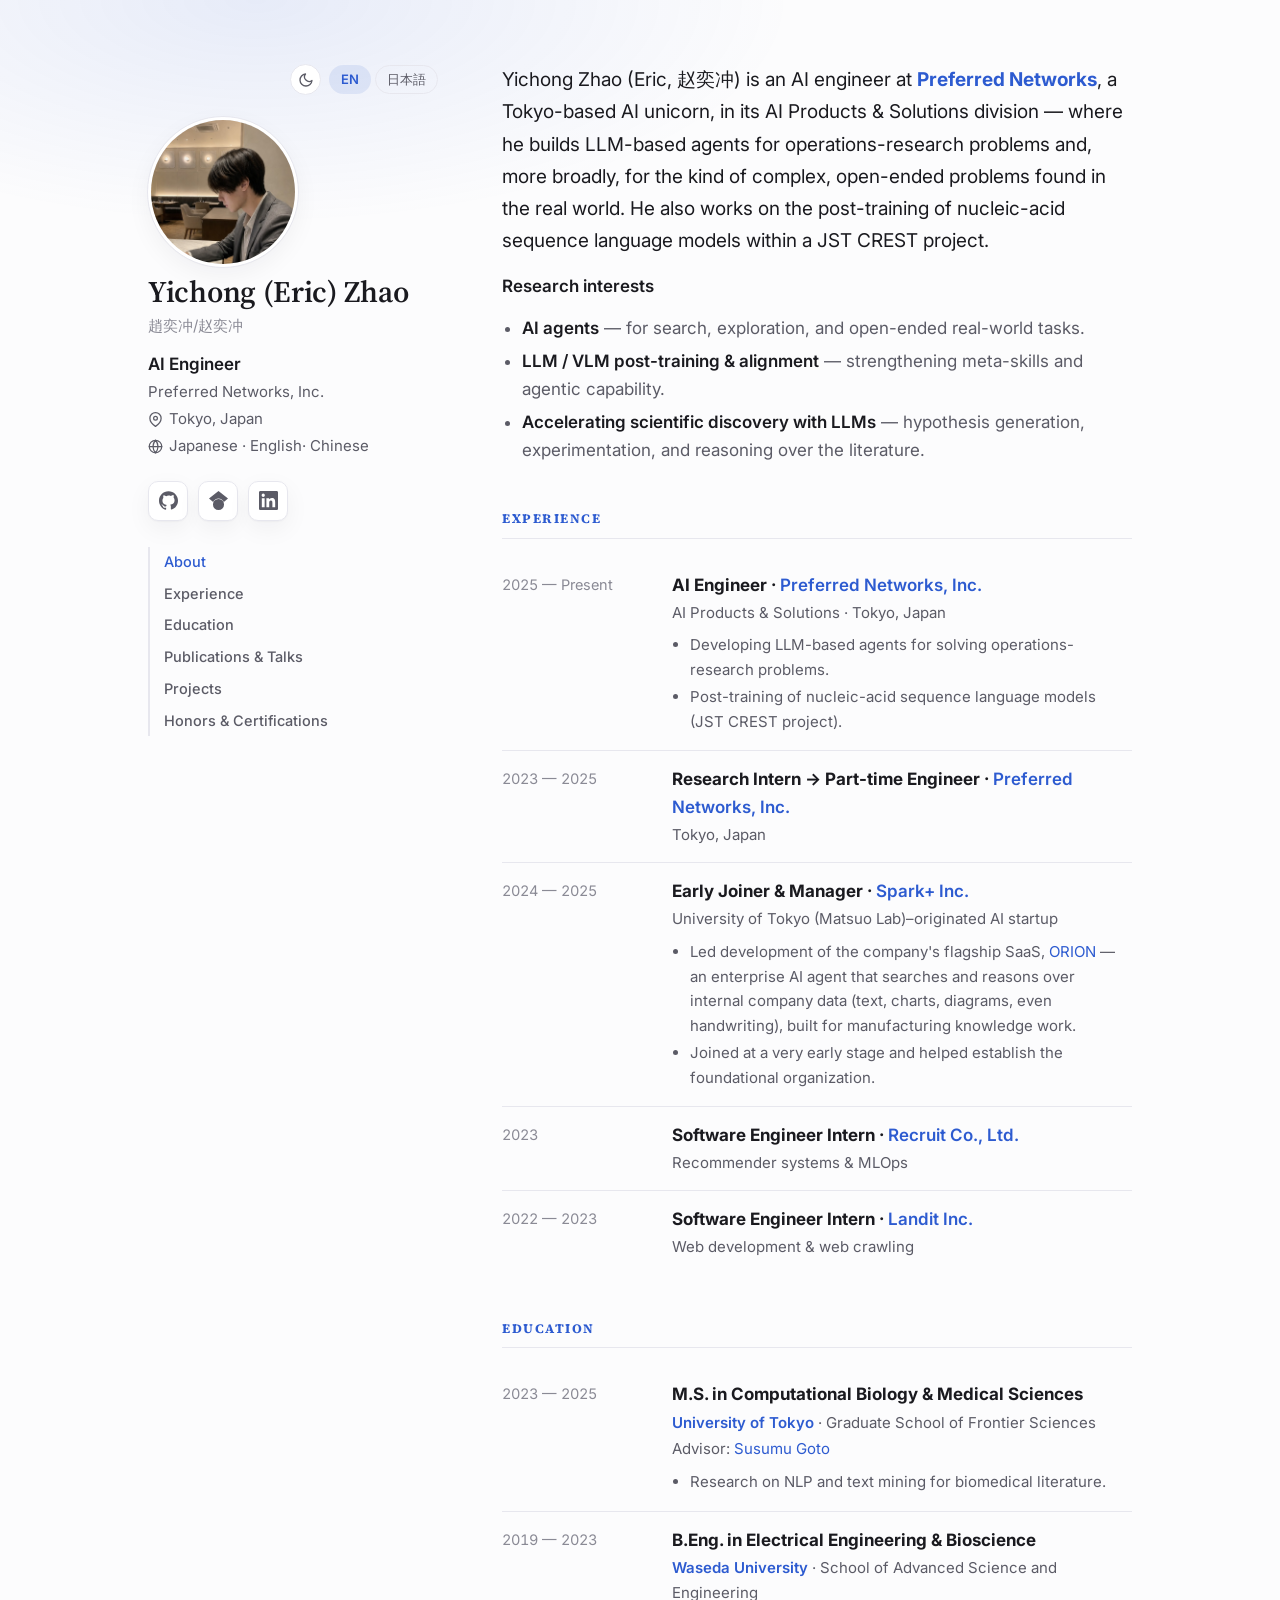
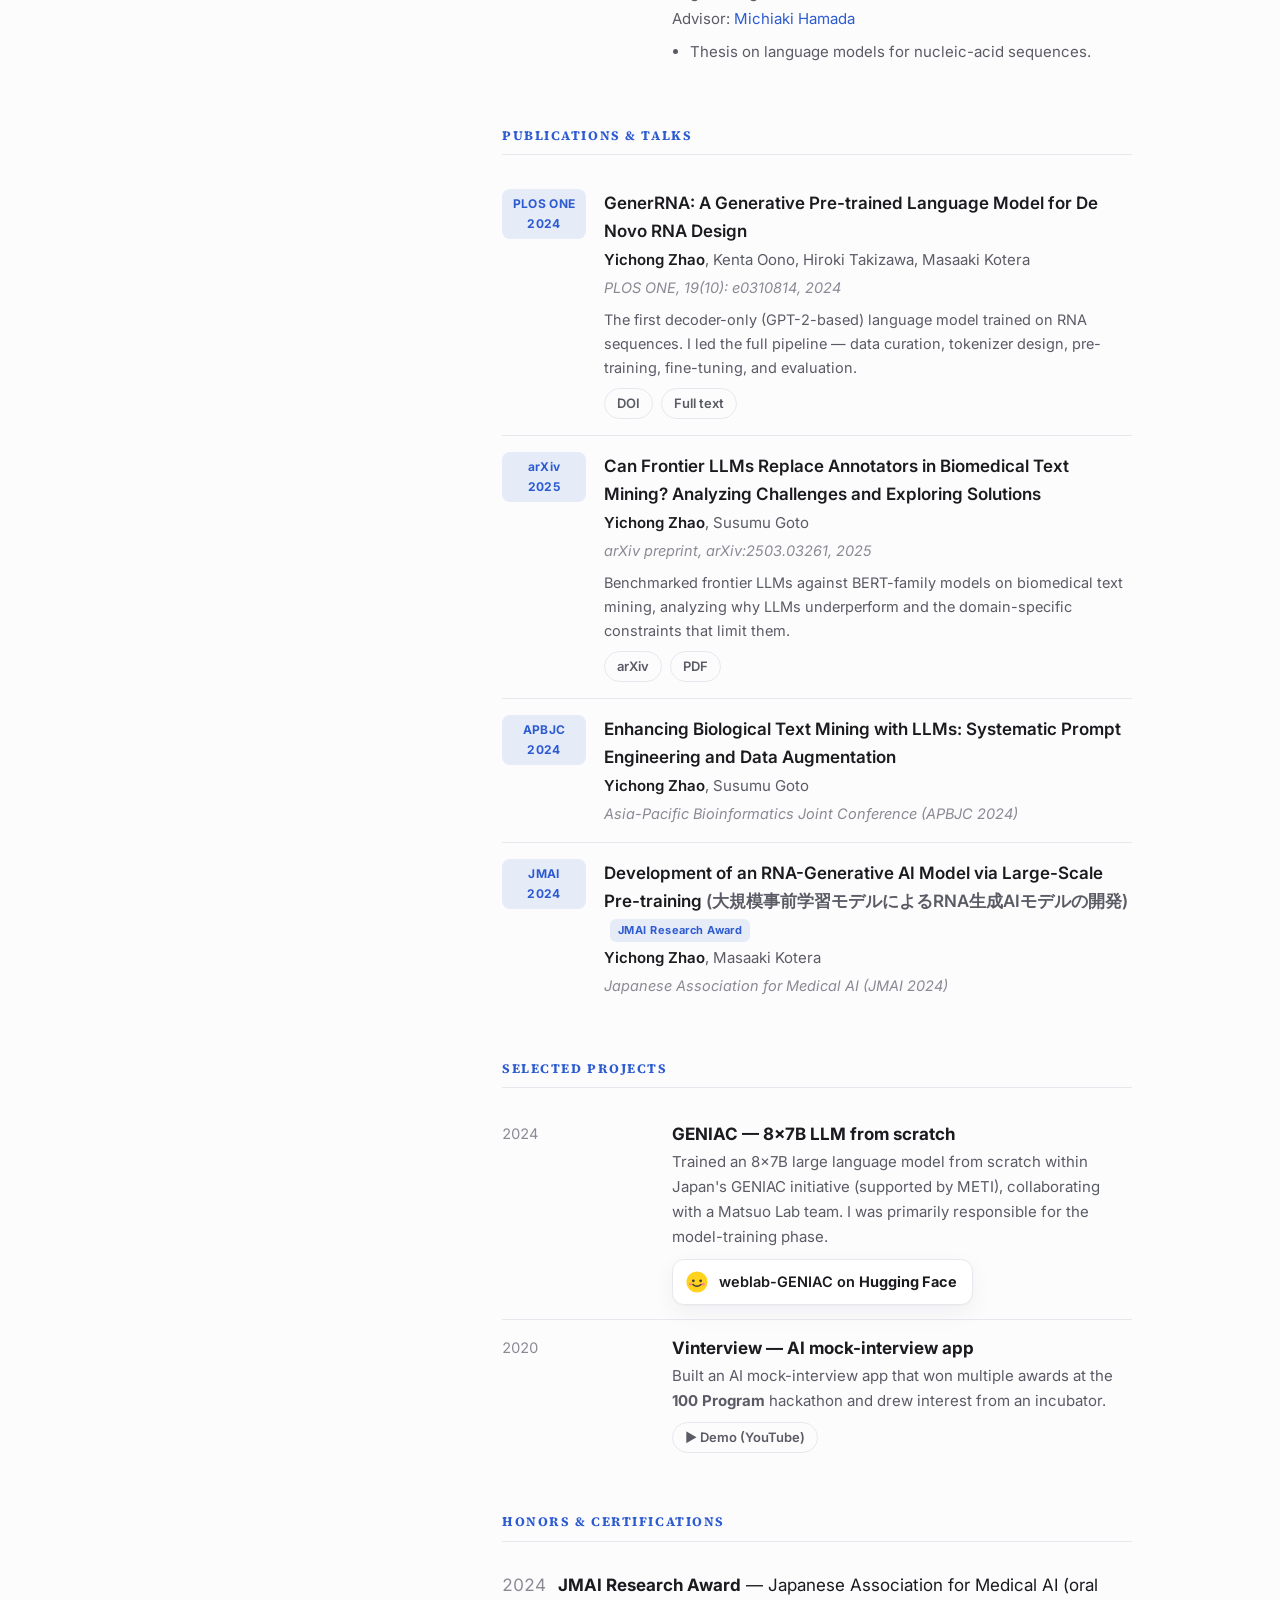
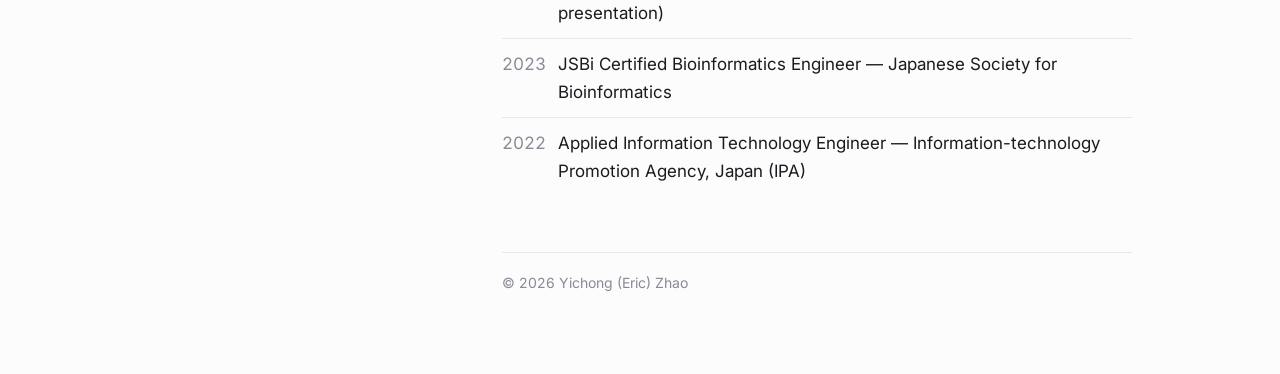
==== index.html @ a0884b1c "Add personal homepage (English & Japanese)" ====
<!DOCTYPE html>
<html lang="en">
<head>
  <meta charset="UTF-8" />
  <meta name="viewport" content="width=device-width, initial-scale=1.0" />
  <title>Yichong (Eric) Zhao — AI Engineer at Preferred Networks</title>
  <meta name="description" content="Yichong (Eric) Zhao — AI engineer at Preferred Networks. LLM/VLM post-training and alignment, AI agents, and domain-specific (biomedical) language models." />
  <meta name="author" content="Yichong (Eric) Zhao" />

  <!-- Open Graph -->
  <meta property="og:type" content="website" />
  <meta property="og:title" content="Yichong (Eric) Zhao" />
  <meta property="og:description" content="AI engineer — LLM/VLM post-training, AI agents, and AI for science." />
  <meta property="og:url" content="https://ekkkkki.github.io/" />

  <link rel="icon" type="image/svg+xml" href="assets/favicon.svg" />
  <link rel="preconnect" href="https://fonts.googleapis.com" />
  <link rel="preconnect" href="https://fonts.gstatic.com" crossorigin />
  <link href="https://fonts.googleapis.com/css2?family=Inter:wght@400;500;600;700&family=Source+Serif+4:opsz,wght@8..60,400;8..60,600;8..60,700&display=swap" rel="stylesheet" />
  <link rel="stylesheet" href="assets/style.css" />
  <script>
    (function () {
      var root = document.documentElement, KEY = 'theme';
      try { var s = localStorage.getItem(KEY); if (s) root.setAttribute('data-theme', s); } catch (e) {}
      var SUN = '<svg viewBox="0 0 24 24" fill="none" stroke="currentColor" stroke-width="2" stroke-linecap="round" stroke-linejoin="round" aria-hidden="true"><circle cx="12" cy="12" r="4"/><path d="M12 2v2M12 20v2M4.93 4.93l1.41 1.41M17.66 17.66l1.41 1.41M2 12h2M20 12h2M6.34 17.66l-1.41 1.41M19.07 4.93l-1.41 1.41"/></svg>';
      var MOON = '<svg viewBox="0 0 24 24" fill="none" stroke="currentColor" stroke-width="2" stroke-linecap="round" stroke-linejoin="round" aria-hidden="true"><path d="M21 12.79A9 9 0 1 1 11.21 3 7 7 0 0 0 21 12.79z"/></svg>';
      function eff() { var t = root.getAttribute('data-theme'); return t ? t : (window.matchMedia && window.matchMedia('(prefers-color-scheme: dark)').matches ? 'dark' : 'light'); }
      function render(btn) { btn.innerHTML = eff() === 'dark' ? SUN : MOON; }
      document.addEventListener('DOMContentLoaded', function () {
        var btn = document.querySelector('.theme-toggle'); if (!btn) return;
        render(btn);
        btn.addEventListener('click', function () {
          var next = eff() === 'dark' ? 'light' : 'dark';
          root.setAttribute('data-theme', next);
          try { localStorage.setItem(KEY, next); } catch (e) {}
          render(btn);
        });
      });
    })();
  </script>

  <!-- SEO / AIO -->
  <link rel="canonical" href="https://ekkkkki.github.io/" />
  <link rel="alternate" hreflang="en" href="https://ekkkkki.github.io/" />
  <link rel="alternate" hreflang="ja" href="https://ekkkkki.github.io/index.ja.html" />
  <link rel="alternate" hreflang="x-default" href="https://ekkkkki.github.io/" />
  <meta name="robots" content="index, follow, max-image-preview:large" />
  <meta name="theme-color" content="#fcfcfd" media="(prefers-color-scheme: light)" />
  <meta name="theme-color" content="#0e0f13" media="(prefers-color-scheme: dark)" />
  <meta property="og:site_name" content="Yichong (Eric) Zhao" />
  <meta property="og:locale" content="en_US" />
  <meta property="og:locale:alternate" content="ja_JP" />
  <meta property="og:image" content="https://ekkkkki.github.io/assets/profile.jpg" />
  <meta property="og:image:alt" content="Yichong (Eric) Zhao" />
  <meta property="og:image:width" content="600" />
  <meta property="og:image:height" content="600" />
  <meta property="og:image:type" content="image/jpeg" />
  <link rel="me" href="https://github.com/ekkkkki" />
  <link rel="me" href="https://www.linkedin.com/in/yichong-zhao-29b1671bb/" />
  <meta name="twitter:card" content="summary" />
  <meta name="twitter:title" content="Yichong (Eric) Zhao — AI Engineer at Preferred Networks" />
  <meta name="twitter:description" content="AI engineer at Preferred Networks. AI agents, LLM/VLM post-training and alignment, and accelerating scientific discovery with LLMs." />
  <meta name="twitter:image" content="https://ekkkkki.github.io/assets/profile.jpg" />
  <script type="application/ld+json">
{
  "@context": "https://schema.org",
  "@graph": [
    {
      "@type": "ProfilePage",
      "@id": "https://ekkkkki.github.io/#profilepage",
      "url": "https://ekkkkki.github.io/",
      "name": "Yichong (Eric) Zhao",
      "inLanguage": "en",
      "isPartOf": {
        "@id": "https://ekkkkki.github.io/#website"
      },
      "about": {
        "@id": "https://ekkkkki.github.io/#person"
      },
      "mainEntity": {
        "@id": "https://ekkkkki.github.io/#person"
      }
    },
    {
      "@type": "WebSite",
      "@id": "https://ekkkkki.github.io/#website",
      "url": "https://ekkkkki.github.io/",
      "name": "Yichong (Eric) Zhao",
      "inLanguage": [
        "en",
        "ja"
      ],
      "about": {
        "@id": "https://ekkkkki.github.io/#person"
      }
    },
    {
      "@type": "Person",
      "@id": "https://ekkkkki.github.io/#person",
      "name": "Yichong Zhao",
      "alternateName": [
        "Eric Zhao",
        "趙奕冲",
        "赵奕冲",
        "チョウ・イーチョン"
      ],
      "givenName": "Yichong",
      "familyName": "Zhao",
      "jobTitle": "AI Engineer",
      "description": "AI engineer at Preferred Networks building LLM-based agents for operations-research and open-ended real-world problems, and working on LLM/VLM post-training, alignment, and AI for scientific discovery.",
      "worksFor": {
        "@id": "https://ekkkkki.github.io/#pfn"
      },
      "affiliation": {
        "@id": "https://ekkkkki.github.io/#pfn"
      },
      "alumniOf": [
        {
          "@type": "CollegeOrUniversity",
          "name": "The University of Tokyo",
          "sameAs": "https://www.u-tokyo.ac.jp/en/"
        },
        {
          "@type": "CollegeOrUniversity",
          "name": "Waseda University",
          "sameAs": "https://www.waseda.jp/top/en/"
        }
      ],
      "hasOccupation": {
        "@type": "Occupation",
        "name": "AI Engineer",
        "skills": [
          "LLM/VLM post-training",
          "alignment (SFT, RLHF)",
          "AI agents",
          "natural language processing",
          "bioinformatics",
          "operations research"
        ]
      },
      "award": "JMAI Research Award, Japanese Association for Medical AI (2024)",
      "knowsAbout": [
        "Large language models",
        "AI agents",
        "LLM and VLM post-training and alignment",
        "AI for scientific discovery",
        "Natural language processing",
        "Biomedical text mining",
        "Bioinformatics",
        "Operations research"
      ],
      "knowsLanguage": [
        {
          "@type": "Language",
          "name": "Japanese"
        },
        {
          "@type": "Language",
          "name": "English"
        },
        {
          "@type": "Language",
          "name": "Chinese"
        }
      ],
      "url": "https://ekkkkki.github.io/",
      "image": "https://ekkkkki.github.io/assets/profile.jpg",
      "address": {
        "@type": "PostalAddress",
        "addressLocality": "Tokyo",
        "addressCountry": "JP"
      },
      "sameAs": [
        "https://github.com/ekkkkki",
        "https://scholar.google.com/citations?user=523pdusAAAAJ",
        "https://www.linkedin.com/in/yichong-zhao-29b1671bb/"
      ]
    },
    {
      "@type": "Organization",
      "@id": "https://ekkkkki.github.io/#pfn",
      "name": "Preferred Networks, Inc.",
      "url": "https://www.preferred.jp/en/",
      "sameAs": [
        "https://www.preferred.jp/en/",
        "https://en.wikipedia.org/wiki/Preferred_Networks"
      ]
    },
    {
      "@type": "ScholarlyArticle",
      "@id": "https://doi.org/10.1371/journal.pone.0310814",
      "name": "GenerRNA: A Generative Pre-trained Language Model for De Novo RNA Design",
      "headline": "GenerRNA: A Generative Pre-trained Language Model for De Novo RNA Design",
      "author": [
        {
          "@id": "https://ekkkkki.github.io/#person"
        },
        {
          "@type": "Person",
          "name": "Kenta Oono"
        },
        {
          "@type": "Person",
          "name": "Hiroki Takizawa"
        },
        {
          "@type": "Person",
          "name": "Masaaki Kotera"
        }
      ],
      "datePublished": "2024",
      "isPartOf": {
        "@type": "Periodical",
        "name": "PLOS ONE"
      },
      "identifier": {
        "@type": "PropertyValue",
        "propertyID": "DOI",
        "value": "10.1371/journal.pone.0310814"
      },
      "sameAs": "https://doi.org/10.1371/journal.pone.0310814",
      "url": "https://journals.plos.org/plosone/article?id=10.1371/journal.pone.0310814"
    },
    {
      "@type": "ScholarlyArticle",
      "@id": "https://arxiv.org/abs/2503.03261",
      "name": "Can Frontier LLMs Replace Annotators in Biomedical Text Mining? Analyzing Challenges and Exploring Solutions",
      "headline": "Can Frontier LLMs Replace Annotators in Biomedical Text Mining? Analyzing Challenges and Exploring Solutions",
      "author": [
        {
          "@id": "https://ekkkkki.github.io/#person"
        },
        {
          "@type": "Person",
          "name": "Susumu Goto"
        }
      ],
      "datePublished": "2025",
      "identifier": {
        "@type": "PropertyValue",
        "propertyID": "arXiv",
        "value": "2503.03261"
      },
      "sameAs": "https://arxiv.org/abs/2503.03261",
      "url": "https://arxiv.org/abs/2503.03261"
    }
  ]
}
  </script>
</head>
<body>
  <div class="page">

    <!-- ===================== SIDEBAR ===================== -->
    <aside class="sidebar">
      <div class="top-controls">
        <button type="button" class="theme-toggle" aria-label="Toggle dark mode"></button>
        <div class="lang-switch">
          <a href="index.html" class="active">EN</a>
          <a href="index.ja.html">日本語</a>
        </div>
      </div>
      <div class="sidebar-top">
        <!-- Replace assets/profile.jpg with your own headshot; the monogram shows until then. -->
        <img class="avatar" src="assets/profile.jpg" alt="Yichong (Eric) Zhao"
             onerror="this.onerror=null;this.src='assets/profile.svg'" />
        <div class="identity">
          <h1 class="name">Yichong&nbsp;(Eric)&nbsp;Zhao</h1>
          <div class="name-native">趙奕冲/赵奕冲</div>
          <p class="role">AI Engineer</p>
          <p class="affil">Preferred Networks, Inc.</p>
          <p class="loc">
            <svg viewBox="0 0 24 24" width="15" height="15" fill="none" stroke="currentColor" stroke-width="2" stroke-linecap="round" stroke-linejoin="round" aria-hidden="true"><path d="M21 10c0 7-9 13-9 13s-9-6-9-13a9 9 0 0 1 18 0z"/><circle cx="12" cy="10" r="3"/></svg>
            Tokyo, Japan
          </p>
          <p class="loc">
            <svg viewBox="0 0 24 24" width="15" height="15" fill="none" stroke="currentColor" stroke-width="2" stroke-linecap="round" stroke-linejoin="round" aria-hidden="true"><circle cx="12" cy="12" r="10"/><path d="M2 12h20"/><path d="M12 2a15.3 15.3 0 0 1 4 10 15.3 15.3 0 0 1-4 10 15.3 15.3 0 0 1-4-10 15.3 15.3 0 0 1 4-10z"/></svg>
            Japanese · English· Chinese 
          </p>
        </div>
      </div>

      <nav class="contacts" aria-label="Contact and profiles">
        <a href="https://github.com/ekkkkki" target="_blank" rel="noopener" title="GitHub" aria-label="GitHub">
          <svg viewBox="0 0 24 24" fill="currentColor" aria-hidden="true"><path d="M12 .297c-6.63 0-12 5.373-12 12 0 5.303 3.438 9.8 8.205 11.385.6.113.82-.258.82-.577 0-.285-.01-1.04-.015-2.04-3.338.724-4.042-1.61-4.042-1.61C4.422 18.07 3.633 17.7 3.633 17.7c-1.087-.744.084-.729.084-.729 1.205.084 1.838 1.236 1.838 1.236 1.07 1.835 2.809 1.305 3.495.998.108-.776.417-1.305.76-1.605-2.665-.305-5.467-1.334-5.467-5.931 0-1.311.469-2.381 1.236-3.221-.124-.303-.535-1.524.117-3.176 0 0 1.008-.322 3.301 1.23A11.51 11.51 0 0 1 12 5.803c1.02.005 2.047.138 3.006.404 2.291-1.552 3.297-1.23 3.297-1.23.653 1.653.242 2.874.118 3.176.77.84 1.235 1.911 1.235 3.221 0 4.609-2.807 5.624-5.479 5.921.43.372.823 1.102.823 2.222 0 1.606-.014 2.898-.014 3.293 0 .322.216.694.825.576C20.565 22.092 24 17.592 24 12.297c0-6.627-5.373-12-12-12"/></svg>
        </a>
        <a href="https://scholar.google.com/citations?user=523pdusAAAAJ&amp;hl=en" target="_blank" rel="noopener" title="Google Scholar" aria-label="Google Scholar">
          <svg viewBox="0 0 24 24" fill="currentColor" aria-hidden="true"><path d="M5.242 13.769L0 9.5 12 0l12 9.5-5.242 4.269C17.548 11.249 14.978 9.5 12 9.5c-2.977 0-5.548 1.748-6.758 4.269zM12 10a7 7 0 100 14 7 7 0 000-14z"/></svg>
        </a>
        <a href="https://www.linkedin.com/in/yichong-zhao-29b1671bb/" target="_blank" rel="noopener" title="LinkedIn" aria-label="LinkedIn">
          <svg viewBox="0 0 24 24" fill="currentColor" aria-hidden="true"><path d="M20.447 20.452h-3.554v-5.569c0-1.328-.027-3.037-1.852-3.037-1.853 0-2.136 1.445-2.136 2.939v5.667H9.351V9h3.414v1.561h.046c.477-.9 1.637-1.85 3.37-1.85 3.601 0 4.267 2.37 4.267 5.455v6.286zM5.337 7.433a2.062 2.062 0 01-2.063-2.065 2.064 2.064 0 112.063 2.065zm1.782 13.019H3.555V9h3.564v11.452zM22.225 0H1.771C.792 0 0 .774 0 1.729v20.542C0 23.227.792 24 1.771 24h20.451C23.2 24 24 23.227 24 22.271V1.729C24 .774 23.2 0 22.225 0z"/></svg>
        </a>
      </nav>

      <nav class="toc" aria-label="Sections">
        <a href="#about">About</a>
        <a href="#experience">Experience</a>
        <a href="#education">Education</a>
        <a href="#publications">Publications &amp; Talks</a>
        <a href="#projects">Projects</a>
        <a href="#awards">Honors &amp; Certifications</a>
      </nav>
    </aside>

    <!-- ===================== CONTENT ===================== -->
    <main class="content">

      <section id="about">
        <p class="lead">
          Yichong Zhao (Eric, 赵奕冲) is an AI engineer at
          <a href="https://www.preferred.jp/en/" target="_blank" rel="noopener"><strong>Preferred Networks</strong></a>,
          a Tokyo-based AI unicorn, in its AI Products &amp; Solutions division — where he builds LLM-based
          agents for operations-research problems and, more broadly, for the kind of complex, open-ended
          problems found in the real world. He also works on the post-training of nucleic-acid sequence
          language models within a JST CREST project.
        </p>
        <p class="ri-label">Research interests</p>
        <ul class="ri-list">
          <li><strong>AI agents</strong> — for search, exploration, and open-ended real-world tasks.</li>
          <li><strong>LLM / VLM post-training &amp; alignment</strong> — strengthening meta-skills and agentic capability.</li>
          <li><strong>Accelerating scientific discovery with LLMs</strong> — hypothesis generation, experimentation, and reasoning over the literature.</li>
        </ul>
      </section>

      <section id="experience">
        <h2 class="section-title">Experience</h2>
        <div class="timeline">
          <div class="entry">
            <div class="when">2025 — Present</div>
            <div class="what">
              <h3>AI Engineer · <span class="org">Preferred Networks, Inc.</span></h3>
              <p class="sub">AI Products &amp; Solutions · Tokyo, Japan</p>
              <ul>
                <li>Developing LLM-based agents for solving operations-research problems.</li>
                <li>Post-training of nucleic-acid sequence language models (JST CREST project).</li>
              </ul>
            </div>
          </div>
          <div class="entry">
            <div class="when">2023 — 2025</div>
            <div class="what">
              <h3>Research Intern → Part-time Engineer · <span class="org">Preferred Networks, Inc.</span></h3>
              <p class="sub">Tokyo, Japan</p>
            </div>
          </div>
          <div class="entry">
            <div class="when">2024 — 2025</div>
            <div class="what">
              <h3>Early Joiner &amp; Manager · <span class="org">Spark+ Inc.</span></h3>
              <p class="sub">University of Tokyo (Matsuo Lab)–originated AI startup</p>
              <ul>
                <li>Led development of the company's flagship SaaS, <a href="https://sparkplus.co.jp/lp/orion/manufacturer/" target="_blank" rel="noopener">ORION</a> — an enterprise AI agent that searches and reasons over internal company data (text, charts, diagrams, even handwriting), built for manufacturing knowledge work.</li>
                <li>Joined at a very early stage and helped establish the foundational organization.</li>
              </ul>
            </div>
          </div>
          <div class="entry">
            <div class="when">2023</div>
            <div class="what">
              <h3>Software Engineer Intern · <span class="org">Recruit Co., Ltd.</span></h3>
              <p class="sub">Recommender systems &amp; MLOps</p>
            </div>
          </div>
          <div class="entry">
            <div class="when">2022 — 2023</div>
            <div class="what">
              <h3>Software Engineer Intern · <span class="org">Landit Inc.</span></h3>
              <p class="sub">Web development &amp; web crawling</p>
            </div>
          </div>
        </div>
      </section>

      <section id="education">
        <h2 class="section-title">Education</h2>
        <div class="timeline">
          <div class="entry">
            <div class="when">2023 — 2025</div>
            <div class="what">
              <h3>M.S. in Computational Biology &amp; Medical Sciences</h3>
              <p class="sub"><span class="org">University of Tokyo</span> · Graduate School of Frontier Sciences</p>
              <p class="sub">Advisor: <a href="https://scholar.google.com/citations?user=5RkmXKQAAAAJ&amp;hl=en" target="_blank" rel="noopener">Susumu Goto</a></p>
              <ul><li>Research on NLP and text mining for biomedical literature.</li></ul>
            </div>
          </div>
          <div class="entry">
            <div class="when">2019 — 2023</div>
            <div class="what">
              <h3>B.Eng. in Electrical Engineering &amp; Bioscience</h3>
              <p class="sub"><span class="org">Waseda University</span> · School of Advanced Science and Engineering</p>
              <p class="sub">Advisor: <a href="https://scholar.google.com/citations?user=nsSNpowAAAAJ&amp;hl=en" target="_blank" rel="noopener">Michiaki Hamada</a></p>
              <ul><li>Thesis on language models for nucleic-acid sequences.</li></ul>
            </div>
          </div>
        </div>
      </section>

      <section id="publications">
        <h2 class="section-title">Publications &amp; Talks</h2>

        <div class="pub">
          <span class="venue-tag">PLOS ONE<br/>2024</span>
          <div>
            <p class="pub-title">GenerRNA: A Generative Pre-trained Language Model for De Novo RNA Design</p>
            <p class="authors"><span class="me">Yichong Zhao</span>, Kenta Oono, Hiroki Takizawa, Masaaki Kotera</p>
            <p class="pub-venue">PLOS ONE, 19(10): e0310814, 2024</p>
            <p class="note">The first decoder-only (GPT-2-based) language model trained on RNA sequences. I led the full pipeline — data curation, tokenizer design, pre-training, fine-tuning, and evaluation.</p>
            <div class="pub-links">
              <a href="https://doi.org/10.1371/journal.pone.0310814" target="_blank" rel="noopener">DOI</a>
              <a href="https://journals.plos.org/plosone/article?id=10.1371/journal.pone.0310814" target="_blank" rel="noopener">Full text</a>
            </div>
          </div>
        </div>

        <div class="pub">
          <span class="venue-tag">arXiv<br/>2025</span>
          <div>
            <p class="pub-title">Can Frontier LLMs Replace Annotators in Biomedical Text Mining? Analyzing Challenges and Exploring Solutions</p>
            <p class="authors"><span class="me">Yichong Zhao</span>, Susumu Goto</p>
            <p class="pub-venue">arXiv preprint, arXiv:2503.03261, 2025</p>
            <p class="note">Benchmarked frontier LLMs against BERT-family models on biomedical text mining, analyzing why LLMs underperform and the domain-specific constraints that limit them.</p>
            <div class="pub-links">
              <a href="https://arxiv.org/abs/2503.03261" target="_blank" rel="noopener">arXiv</a>
              <a href="https://arxiv.org/pdf/2503.03261" target="_blank" rel="noopener">PDF</a>
            </div>
          </div>
        </div>

        <div class="pub">
          <span class="venue-tag">APBJC<br/>2024</span>
          <div>
            <p class="pub-title">Enhancing Biological Text Mining with LLMs: Systematic Prompt Engineering and Data Augmentation</p>
            <p class="authors"><span class="me">Yichong Zhao</span>, Susumu Goto</p>
            <p class="pub-venue">Asia-Pacific Bioinformatics Joint Conference (APBJC 2024)</p>
          </div>
        </div>

        <div class="pub">
          <span class="venue-tag">JMAI<br/>2024</span>
          <div>
            <p class="pub-title">Development of an RNA-Generative AI Model via Large-Scale Pre-training <span class="muted">(大規模事前学習モデルによるRNA生成AIモデルの開発)</span> <span class="badge">JMAI Research Award</span></p>
            <p class="authors"><span class="me">Yichong Zhao</span>, Masaaki Kotera</p>
            <p class="pub-venue">Japanese Association for Medical AI (JMAI 2024)</p>
          </div>
        </div>
      </section>

      <section id="projects">
        <h2 class="section-title">Selected Projects</h2>
        <div class="timeline">
          <div class="entry">
            <div class="when">2024</div>
            <div class="what">
              <h3>GENIAC — 8×7B LLM from scratch</h3>
              <p class="sub">Trained an 8×7B large language model from scratch within Japan's GENIAC initiative (supported by METI), collaborating with a Matsuo Lab team. I was primarily responsible for the model-training phase.</p>
              <a class="hf-badge" href="https://huggingface.co/weblab-GENIAC" target="_blank" rel="noopener" aria-label="weblab-GENIAC on Hugging Face">
                <svg class="hf-logo" viewBox="0 0 32 32" aria-hidden="true">
                  <circle cx="16" cy="16" r="13" fill="#FFD21E"/>
                  <circle cx="11.5" cy="14.5" r="1.7" fill="#3b3b3b"/>
                  <circle cx="20.5" cy="14.5" r="1.7" fill="#3b3b3b"/>
                  <circle cx="8.2" cy="18.5" r="2" fill="#FF8A8A"/>
                  <circle cx="23.8" cy="18.5" r="2" fill="#FF8A8A"/>
                  <path d="M11 19 Q16 23.5 21 19" fill="none" stroke="#3b3b3b" stroke-width="1.8" stroke-linecap="round"/>
                </svg>
                <span>weblab-GENIAC on <strong>Hugging Face</strong></span>
              </a>
            </div>
          </div>
          <div class="entry">
            <div class="when">2020</div>
            <div class="what">
              <h3>Vinterview — AI mock-interview app</h3>
              <p class="sub">Built an AI mock-interview app that won multiple awards at the <strong>100 Program</strong> hackathon and drew interest from an incubator.</p>
              <div class="pub-links" style="margin-top:8px">
                <a href="https://www.youtube.com/watch?v=1kvDVLxbFzA" target="_blank" rel="noopener">▶ Demo (YouTube)</a>
              </div>
            </div>
          </div>
        </div>
      </section>

      <section id="awards">
        <h2 class="section-title">Honors &amp; Certifications</h2>
        <ul class="simple">
          <li><span class="yr">2024</span> <span><strong>JMAI Research Award</strong> — Japanese Association for Medical AI (oral presentation)</span></li>
          <li><span class="yr">2023</span> <span>JSBi Certified Bioinformatics Engineer — Japanese Society for Bioinformatics</span></li>
          <li><span class="yr">2022</span> <span>Applied Information Technology Engineer — Information-technology Promotion Agency, Japan (IPA)</span></li>
        </ul>
      </section>

      <footer>
        <span>© 2026 Yichong (Eric) Zhao</span>
      </footer>

    </main>
  </div>

  <!-- Lightweight scrollspy: highlights the current section in the sidebar nav -->
  <script>
    (function () {
      var links = Array.prototype.slice.call(document.querySelectorAll('.toc a'));
      var map = {};
      links.forEach(function (a) { map[a.getAttribute('href').slice(1)] = a; });
      if (!('IntersectionObserver' in window)) return;
      var current = null;
      var obs = new IntersectionObserver(function (entries) {
        entries.forEach(function (e) {
          if (e.isIntersecting) {
            if (current) current.style.color = '';
            current = map[e.target.id];
            if (current) current.style.color = 'var(--accent)';
          }
        });
      }, { rootMargin: '-10% 0px -75% 0px', threshold: 0 });
      document.querySelectorAll('main section[id]').forEach(function (s) { obs.observe(s); });
    })();
  </script>
</body>
</html>
---- assets/style.css ----
/* ===========================================================
   Yichong (Eric) Zhao — personal homepage
   Plain CSS, no build step. Edit the variables below to retheme.
   =========================================================== */

:root {
  --accent:        #2d5bd0;
  --accent-2:      #5b3bd0;
  --accent-soft:   rgba(45, 91, 208, 0.10);
  --bg:            #fcfcfd;
  --surface:       #ffffff;
  --text:          #1a1a1f;
  --text-muted:    #5b5b66;
  --text-faint:    #8a8a95;
  --border:        #e7e7ee;
  --shadow:        0 1px 2px rgba(20, 20, 40, .04), 0 8px 24px rgba(20, 20, 40, .05);

  --serif: "Source Serif 4", "Iowan Old Style", Georgia, "Times New Roman", "Hiragino Mincho ProN", "Yu Mincho", "Noto Serif JP", serif;
  --sans:  "Inter", -apple-system, BlinkMacSystemFont, "Segoe UI", Roboto, Helvetica, Arial, "Hiragino Sans", "Hiragino Kaku Gothic ProN", "Yu Gothic", "Noto Sans JP", Meiryo, sans-serif;

  --maxw: 1080px;
  --radius: 14px;
}

/* dark palette — follows the OS unless the user forces light */
@media (prefers-color-scheme: dark) {
  :root:not([data-theme="light"]) {
    --accent:      #7aa0ff;
    --accent-2:    #b59bff;
    --accent-soft: rgba(122, 160, 255, 0.14);
    --bg:          #0e0f13;
    --surface:     #15171d;
    --text:        #e9e9ee;
    --text-muted:  #a6a7b2;
    --text-faint:  #71727d;
    --border:      #262833;
    --shadow:      0 1px 2px rgba(0,0,0,.3), 0 10px 30px rgba(0,0,0,.35);
  }
}
/* dark palette — manual override (always wins) */
:root[data-theme="dark"] {
  --accent:      #7aa0ff;
  --accent-2:    #b59bff;
  --accent-soft: rgba(122, 160, 255, 0.14);
  --bg:          #0e0f13;
  --surface:     #15171d;
  --text:        #e9e9ee;
  --text-muted:  #a6a7b2;
  --text-faint:  #71727d;
  --border:      #262833;
  --shadow:      0 1px 2px rgba(0,0,0,.3), 0 10px 30px rgba(0,0,0,.35);
}

* { box-sizing: border-box; }

html { scroll-behavior: smooth; scroll-padding-top: 24px; }

body {
  margin: 0;
  font-family: var(--sans);
  background: var(--bg);
  color: var(--text);
  line-height: 1.65;
  font-size: 17px;
  -webkit-font-smoothing: antialiased;
  text-rendering: optimizeLegibility;
}

/* subtle gradient wash at the very top */
body::before {
  content: "";
  position: fixed;
  inset: 0 0 auto 0;
  height: 320px;
  background: radial-gradient(60% 100% at 20% 0%, var(--accent-soft), transparent 70%);
  pointer-events: none;
  z-index: 0;
}

a { color: var(--accent); text-decoration: none; }
a:hover { text-decoration: underline; text-underline-offset: 3px; }

/* ---------- layout ---------- */
.page {
  position: relative;
  z-index: 1;
  max-width: var(--maxw);
  margin: 0 auto;
  padding: clamp(28px, 5vw, 64px) clamp(20px, 5vw, 48px) 80px;
  display: grid;
  grid-template-columns: 290px 1fr;
  gap: clamp(32px, 5vw, 64px);
  align-items: start;
}

/* ---------- sidebar ---------- */
.sidebar {
  position: sticky;
  top: 40px;
  display: flex;
  flex-direction: column;
  gap: 22px;
}

.avatar {
  width: 150px;
  height: 150px;
  border-radius: 50%;
  object-fit: cover;
  box-shadow: var(--shadow);
  border: 3px solid var(--surface);
  outline: 1px solid var(--border);
}

.identity .name {
  font-family: var(--serif);
  font-size: 30px;
  line-height: 1.15;
  font-weight: 600;
  margin: 0;
  letter-spacing: -0.01em;
}
.identity .name-native {
  color: var(--text-faint);
  font-size: 15px;
  margin-top: 4px;
}
.identity .role {
  margin: 12px 0 0;
  font-weight: 600;
  color: var(--text);
}
.identity .affil,
.identity .loc {
  margin: 2px 0 0;
  color: var(--text-muted);
  font-size: 15px;
}
.identity .loc { display: flex; align-items: center; gap: 6px; }

/* contact icons */
.contacts {
  display: flex;
  flex-wrap: wrap;
  gap: 10px;
}
.contacts a {
  display: inline-flex;
  align-items: center;
  justify-content: center;
  width: 40px;
  height: 40px;
  border-radius: 10px;
  background: var(--surface);
  border: 1px solid var(--border);
  color: var(--text-muted);
  box-shadow: var(--shadow);
  transition: transform .15s ease, color .15s ease, border-color .15s ease;
}
.contacts a:hover {
  color: var(--accent);
  border-color: var(--accent);
  transform: translateY(-2px);
  text-decoration: none;
}
.contacts svg { width: 19px; height: 19px; }

/* in-page nav / table of contents */
.toc {
  display: flex;
  flex-direction: column;
  gap: 2px;
  border-left: 2px solid var(--border);
  padding-left: 14px;
  margin-top: 4px;
}
.toc a {
  color: var(--text-muted);
  font-size: 14.5px;
  padding: 3px 0;
  font-weight: 500;
}
.toc a:hover { color: var(--accent); text-decoration: none; }

/* ---------- main content ---------- */
.content { min-width: 0; }

section { margin-bottom: 44px; scroll-margin-top: 24px; }
section:last-child { margin-bottom: 0; }

.section-title {
  font-family: var(--serif);
  font-size: 13px;
  font-weight: 700;
  text-transform: uppercase;
  letter-spacing: 0.12em;
  color: var(--accent);
  margin: 0 0 18px;
  padding-bottom: 8px;
  border-bottom: 1px solid var(--border);
}

.lead { font-size: 19px; line-height: 1.7; }
.content p { margin: 0 0 14px; max-width: 68ch; }
.content p:last-child { margin-bottom: 0; }
.muted { color: var(--text-muted); }

/* hero intro line */
.hero-hi {
  font-family: var(--serif);
  font-size: clamp(26px, 4vw, 34px);
  font-weight: 600;
  letter-spacing: -0.01em;
  margin: 0 0 18px;
}
.hero-hi .wave { display: inline-block; }

/* News list */
.news { list-style: none; margin: 0; padding: 0; }
.news li {
  display: grid;
  grid-template-columns: 92px 1fr;
  gap: 14px;
  padding: 9px 0;
  border-bottom: 1px dashed var(--border);
}
.news li:last-child { border-bottom: 0; }
.news .date {
  color: var(--text-faint);
  font-variant-numeric: tabular-nums;
  font-size: 14.5px;
  padding-top: 1px;
  white-space: nowrap;
}

/* Research interest cards */
.cards { display: grid; grid-template-columns: 1fr 1fr; gap: 14px; }
.card {
  background: var(--surface);
  border: 1px solid var(--border);
  border-radius: var(--radius);
  padding: 16px 18px;
  box-shadow: var(--shadow);
}
.card h3 { margin: 0 0 4px; font-size: 16px; }
.card p { margin: 0; font-size: 14.5px; color: var(--text-muted); }

/* Publications */
.pub {
  display: grid;
  grid-template-columns: auto 1fr;
  gap: 18px;
  padding: 16px 0;
  border-bottom: 1px solid var(--border);
}
.pub:last-child { border-bottom: 0; }
.pub .venue-tag {
  align-self: start;
  font-size: 12px;
  font-weight: 700;
  letter-spacing: .03em;
  color: var(--accent);
  background: var(--accent-soft);
  border-radius: 8px;
  padding: 5px 10px;
  white-space: nowrap;
  text-align: center;
  min-width: 84px;
}
.pub .pub-title { font-weight: 600; margin: 0 0 3px; }
.pub .authors { color: var(--text-muted); font-size: 15px; margin: 0 0 3px; }
.pub .authors .me { color: var(--text); font-weight: 600; }
.pub .pub-venue { color: var(--text-faint); font-size: 14.5px; font-style: italic; margin: 0 0 8px; }
.pub .note { font-size: 14.5px; color: var(--text-muted); margin: 0 0 8px; }
.pub-links { display: flex; gap: 8px; flex-wrap: wrap; }
.pub-links a {
  font-size: 13px;
  font-weight: 600;
  padding: 4px 12px;
  border: 1px solid var(--border);
  border-radius: 999px;
  color: var(--text-muted);
  transition: all .15s ease;
}
.pub-links a:hover { color: var(--accent); border-color: var(--accent); text-decoration: none; }

/* timeline (experience / education) */
.timeline { display: flex; flex-direction: column; }
.entry {
  display: grid;
  grid-template-columns: 150px 1fr;
  gap: 20px;
  padding: 14px 0;
  border-bottom: 1px solid var(--border);
}
.entry:last-child { border-bottom: 0; }
.entry .when { color: var(--text-faint); font-size: 14.5px; font-variant-numeric: tabular-nums; padding-top: 2px; }
.entry .what h3 { margin: 0; font-size: 17px; }
.entry .what .org { color: var(--accent); font-weight: 600; }
.entry .what .sub { color: var(--text-muted); font-size: 15px; margin: 2px 0 0; }
.entry .what ul { margin: 8px 0 0; padding-left: 18px; color: var(--text-muted); font-size: 15px; }
.entry .what li { margin: 2px 0; }

/* awards / simple lists */
.simple { list-style: none; margin: 0; padding: 0; }
.simple li {
  padding: 11px 0;
  border-bottom: 1px solid var(--border);
  display: flex;
  gap: 12px;
  align-items: baseline;
}
.simple li:last-child { border-bottom: 0; }
.simple .yr { color: var(--text-faint); font-variant-numeric: tabular-nums; min-width: 44px; }
.badge {
  display: inline-block;
  font-size: 11px;
  font-weight: 700;
  letter-spacing: .04em;
  color: var(--accent);
  background: var(--accent-soft);
  border-radius: 6px;
  padding: 2px 8px;
  margin-left: 6px;
  vertical-align: middle;
}

.tags { display: flex; flex-wrap: wrap; gap: 8px; }
.tag {
  font-size: 14px;
  color: var(--text-muted);
  background: var(--surface);
  border: 1px solid var(--border);
  border-radius: 999px;
  padding: 5px 13px;
}

footer {
  margin-top: 56px;
  padding-top: 18px;
  border-top: 1px solid var(--border);
  color: var(--text-faint);
  font-size: 14px;
  display: flex;
  justify-content: space-between;
  flex-wrap: wrap;
  gap: 8px;
}

/* ---------- responsive ---------- */
@media (max-width: 860px) {
  .page { grid-template-columns: 1fr; gap: 28px; }
  .sidebar {
    position: static;
    flex-direction: column;
    align-items: flex-start;
    text-align: left;
  }
  .sidebar-top {
    display: flex;
    gap: 20px;
    align-items: center;
    width: 100%;
  }
  .avatar { width: 96px; height: 96px; }
  .identity .name { font-size: 25px; }
  .toc { display: none; }
  .cards { grid-template-columns: 1fr; }
}

@media (max-width: 560px) {
  body { font-size: 16px; }
  .news li { grid-template-columns: 1fr; gap: 2px; }
  .news .date { padding-top: 0; }
  .pub { grid-template-columns: 1fr; gap: 8px; }
  .entry { grid-template-columns: 1fr; gap: 4px; }
}

@media print {
  body::before, .contacts, .toc, footer { display: none; }
  .page { display: block; max-width: none; }
  a { color: inherit; text-decoration: none; }
}

/* research-interest list (folded into About) */
.ri-label { font-weight: 600; margin: 22px 0 8px; color: var(--text); }
.ri-list { margin: 0; padding-left: 20px; color: var(--text-muted); }
.ri-list li { margin: 5px 0; }
.ri-list strong { color: var(--text); font-weight: 600; }

/* Hugging Face badge */
.hf-badge {
  display: inline-flex;
  align-items: center;
  gap: 9px;
  margin-top: 10px;
  padding: 9px 15px 9px 11px;
  border: 1px solid var(--border);
  border-radius: 12px;
  background: var(--surface);
  color: var(--text);
  font-size: 14.5px;
  font-weight: 600;
  box-shadow: var(--shadow);
  transition: transform .15s ease, border-color .15s ease, box-shadow .15s ease;
}
.hf-badge:hover {
  transform: translateY(-2px);
  border-color: #FFD21E;
  box-shadow: 0 8px 22px rgba(255, 190, 30, .22);
  text-decoration: none;
}
.hf-badge .hf-logo { width: 26px; height: 26px; flex: none; }
.hf-badge strong { font-weight: 700; }

/* language switch */
.lang-switch {
  display: flex;
  gap: 4px;
  font-size: 13px;
}
.lang-switch a {
  padding: 3px 11px;
  border-radius: 999px;
  border: 1px solid var(--border);
  color: var(--text-muted);
}
.lang-switch a:hover { border-color: var(--accent); color: var(--accent); text-decoration: none; }
.lang-switch a.active {
  background: var(--accent-soft);
  color: var(--accent);
  border-color: transparent;
  font-weight: 600;
}

/* Japanese typography */
html[lang="ja"] body { line-height: 1.85; }
html[lang="ja"] .lead { line-height: 1.95; }
html[lang="ja"] .section-title { letter-spacing: .08em; }

/* top controls: theme toggle + language switch */
.top-controls {
  align-self: flex-end;
  display: flex;
  align-items: center;
  gap: 8px;
}
.theme-toggle {
  display: inline-flex;
  align-items: center;
  justify-content: center;
  width: 31px;
  height: 31px;
  padding: 0;
  border-radius: 999px;
  border: 1px solid var(--border);
  background: var(--surface);
  color: var(--text-muted);
  cursor: pointer;
  transition: color .15s ease, border-color .15s ease, transform .15s ease;
}
.theme-toggle:hover { color: var(--accent); border-color: var(--accent); transform: translateY(-1px); }
.theme-toggle svg { width: 16px; height: 16px; }
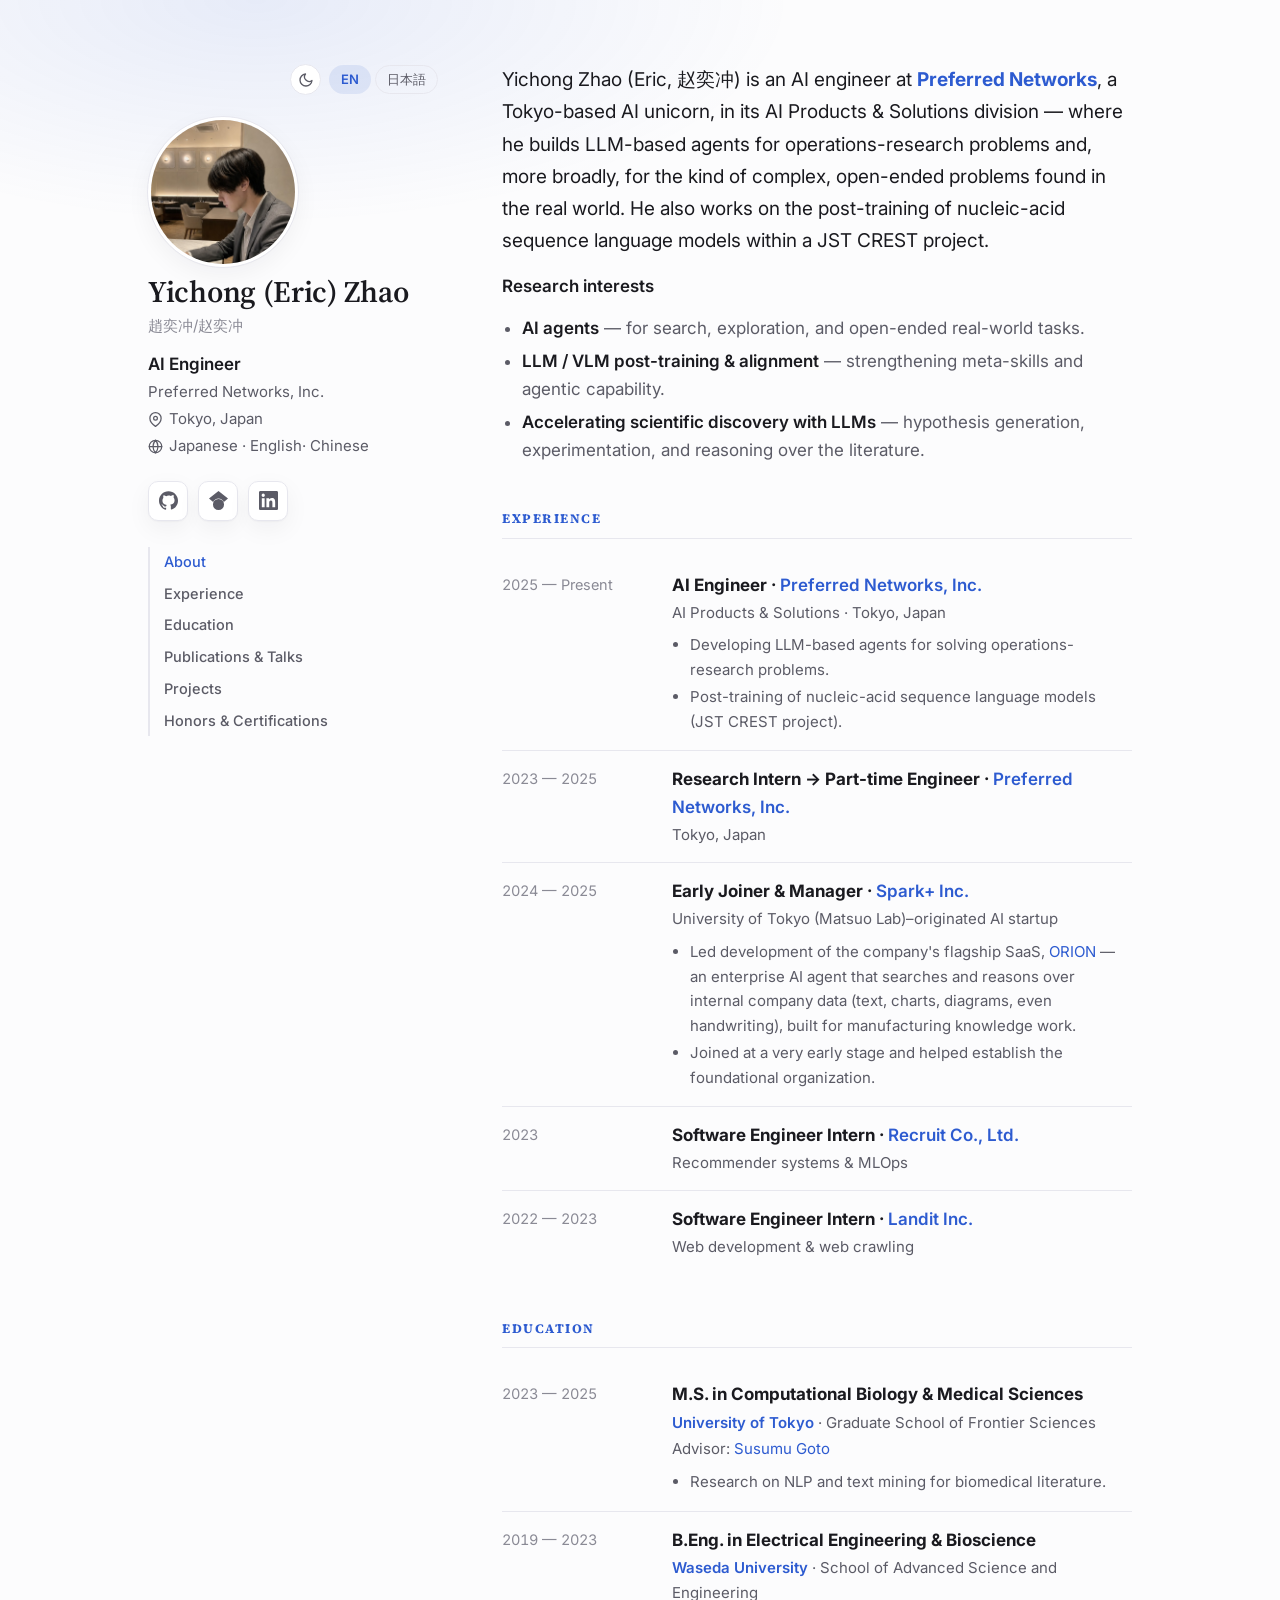
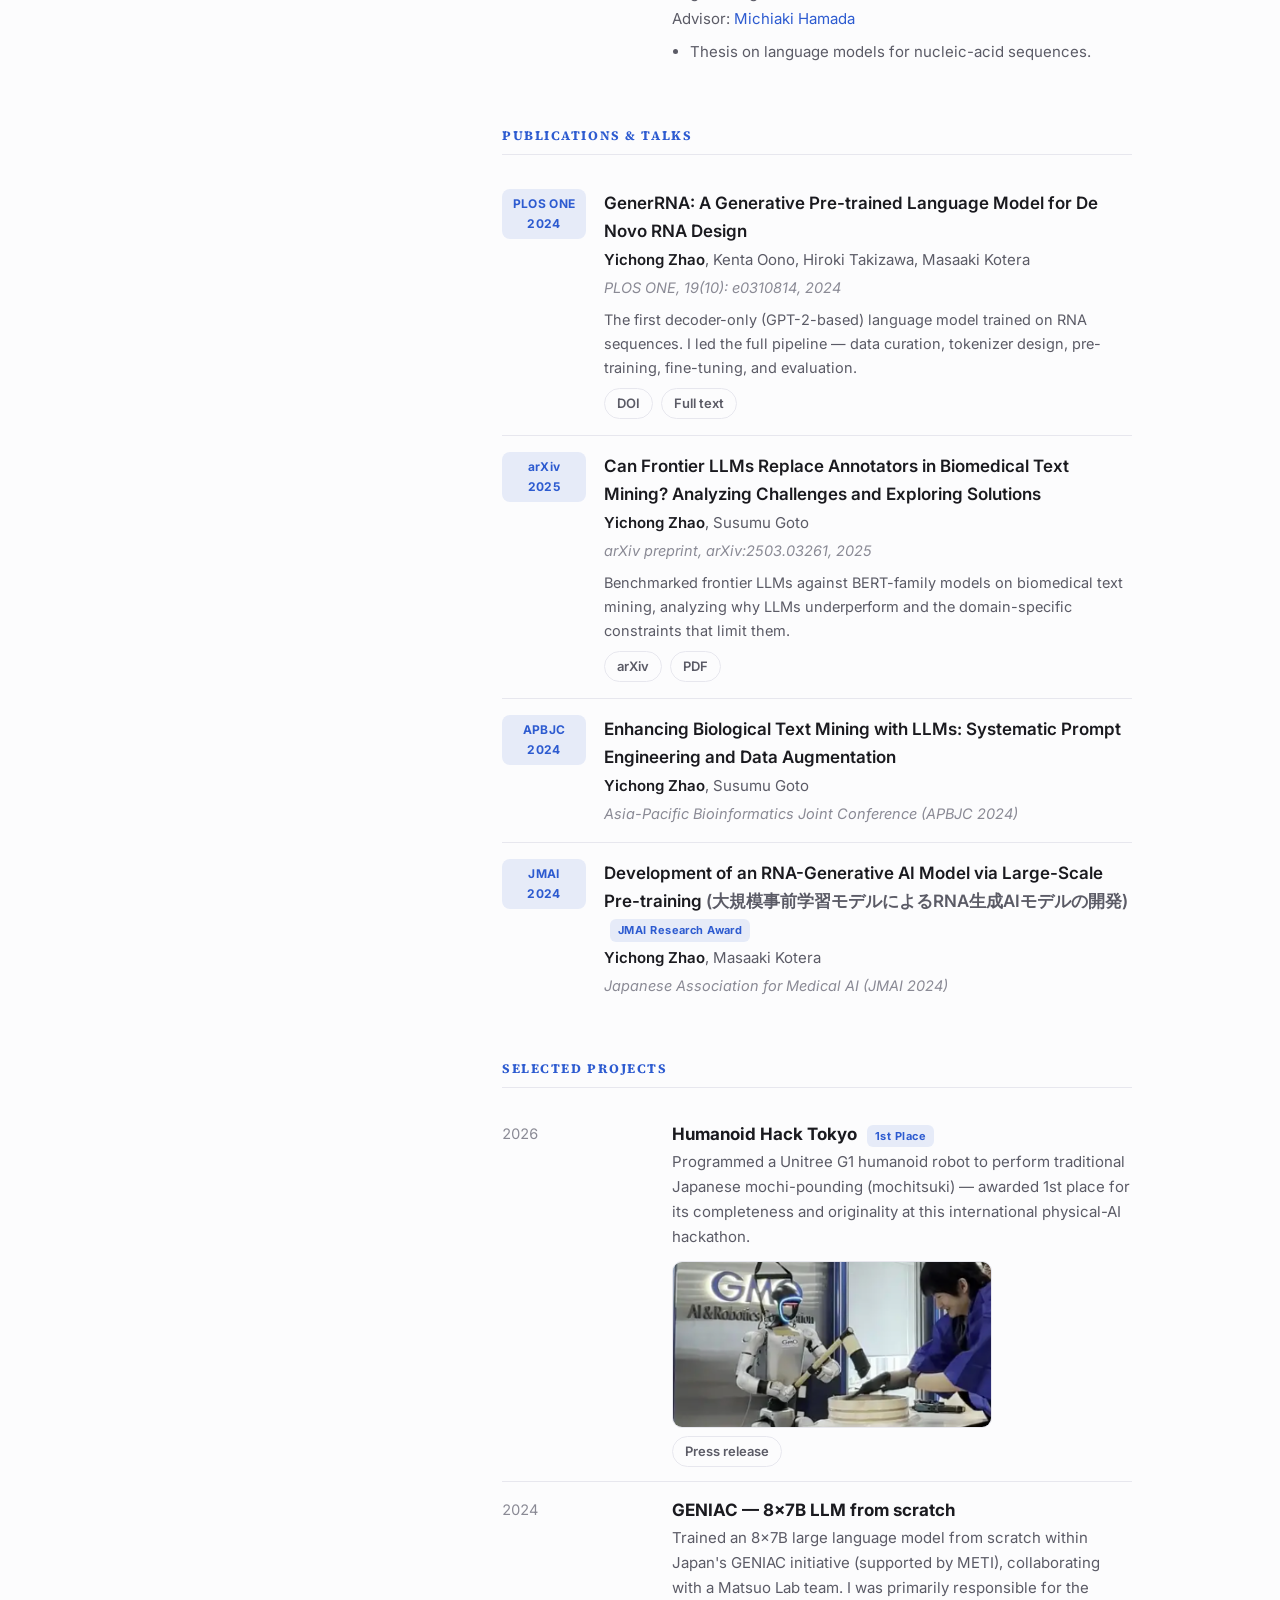
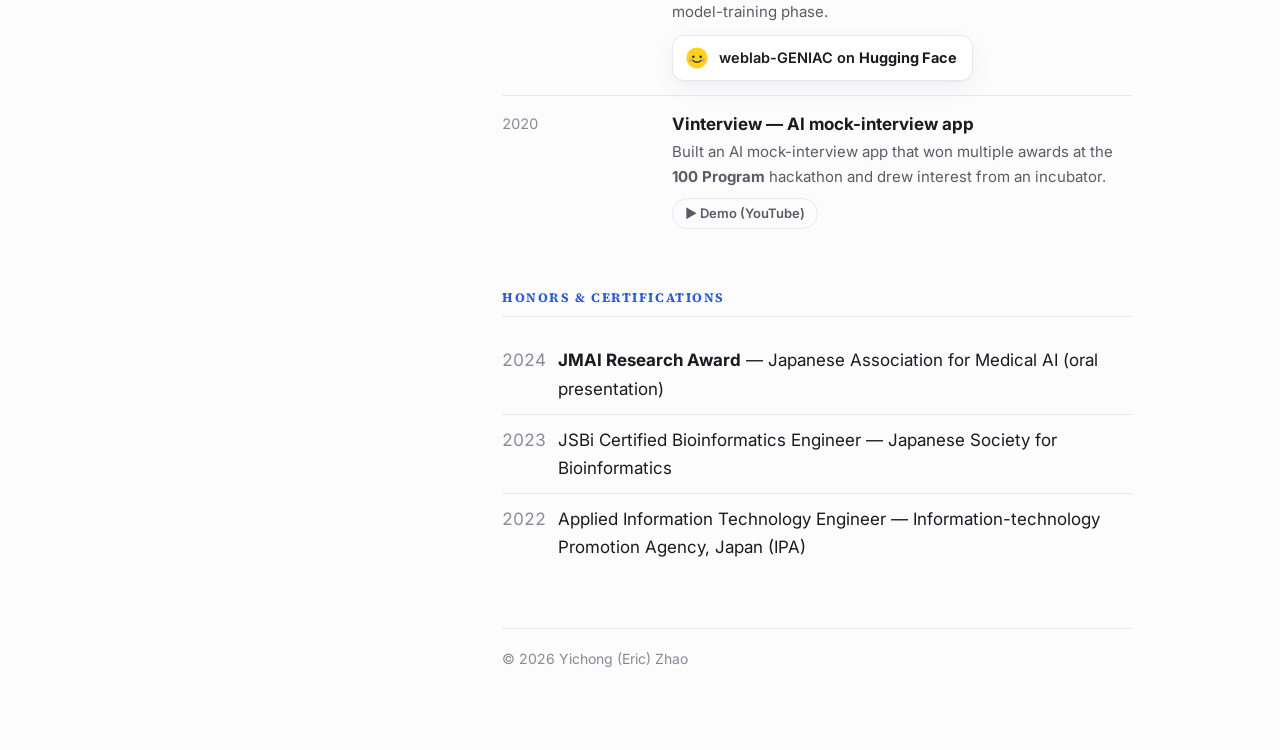
==== commit c1b47fc0: "Add Humanoid Hack Tokyo (1st place) to projects" ====
--- a/index.html
+++ b/index.html
@@ -138,7 +138,7 @@
           "operations research"
         ]
       },
-      "award": "JMAI Research Award, Japanese Association for Medical AI (2024)",
+      "award": ["1st place, Humanoid Hack Tokyo (2026)", "JMAI Research Award, Japanese Association for Medical AI (2024)"],
       "knowsAbout": [
         "Large language models",
         "AI agents",
@@ -449,6 +449,17 @@
         <h2 class="section-title">Selected Projects</h2>
         <div class="timeline">
           <div class="entry">
+            <div class="when">2026</div>
+            <div class="what">
+              <h3>Humanoid Hack Tokyo <span class="badge">1st Place</span></h3>
+              <p class="sub">Programmed a Unitree G1 humanoid robot to perform traditional Japanese mochi-pounding (mochitsuki) — awarded 1st place for its completeness and originality at this international physical-AI hackathon.</p>
+              <img class="proj-img" src="assets/humanoid_hack.png" alt="Humanoid Hack Tokyo — 1st place" loading="lazy" onerror="this.style.display='none'" />
+              <div class="pub-links" style="margin-top:8px">
+                <a href="https://prtimes.jp/main/html/rd/p/000000014.000170120.html" target="_blank" rel="noopener">Press release</a>
+              </div>
+            </div>
+          </div>
+          <div class="entry">
             <div class="when">2024</div>
             <div class="what">
               <h3>GENIAC — 8×7B LLM from scratch</h3>
--- a/assets/style.css
+++ b/assets/style.css
@@ -461,3 +461,14 @@
 }
 .theme-toggle:hover { color: var(--accent); border-color: var(--accent); transform: translateY(-1px); }
 .theme-toggle svg { width: 16px; height: 16px; }
+
+/* project thumbnail */
+.proj-img {
+  display: block;
+  margin-top: 12px;
+  max-width: 320px;
+  width: 100%;
+  height: auto;
+  border-radius: 10px;
+  border: 1px solid var(--border);
+}
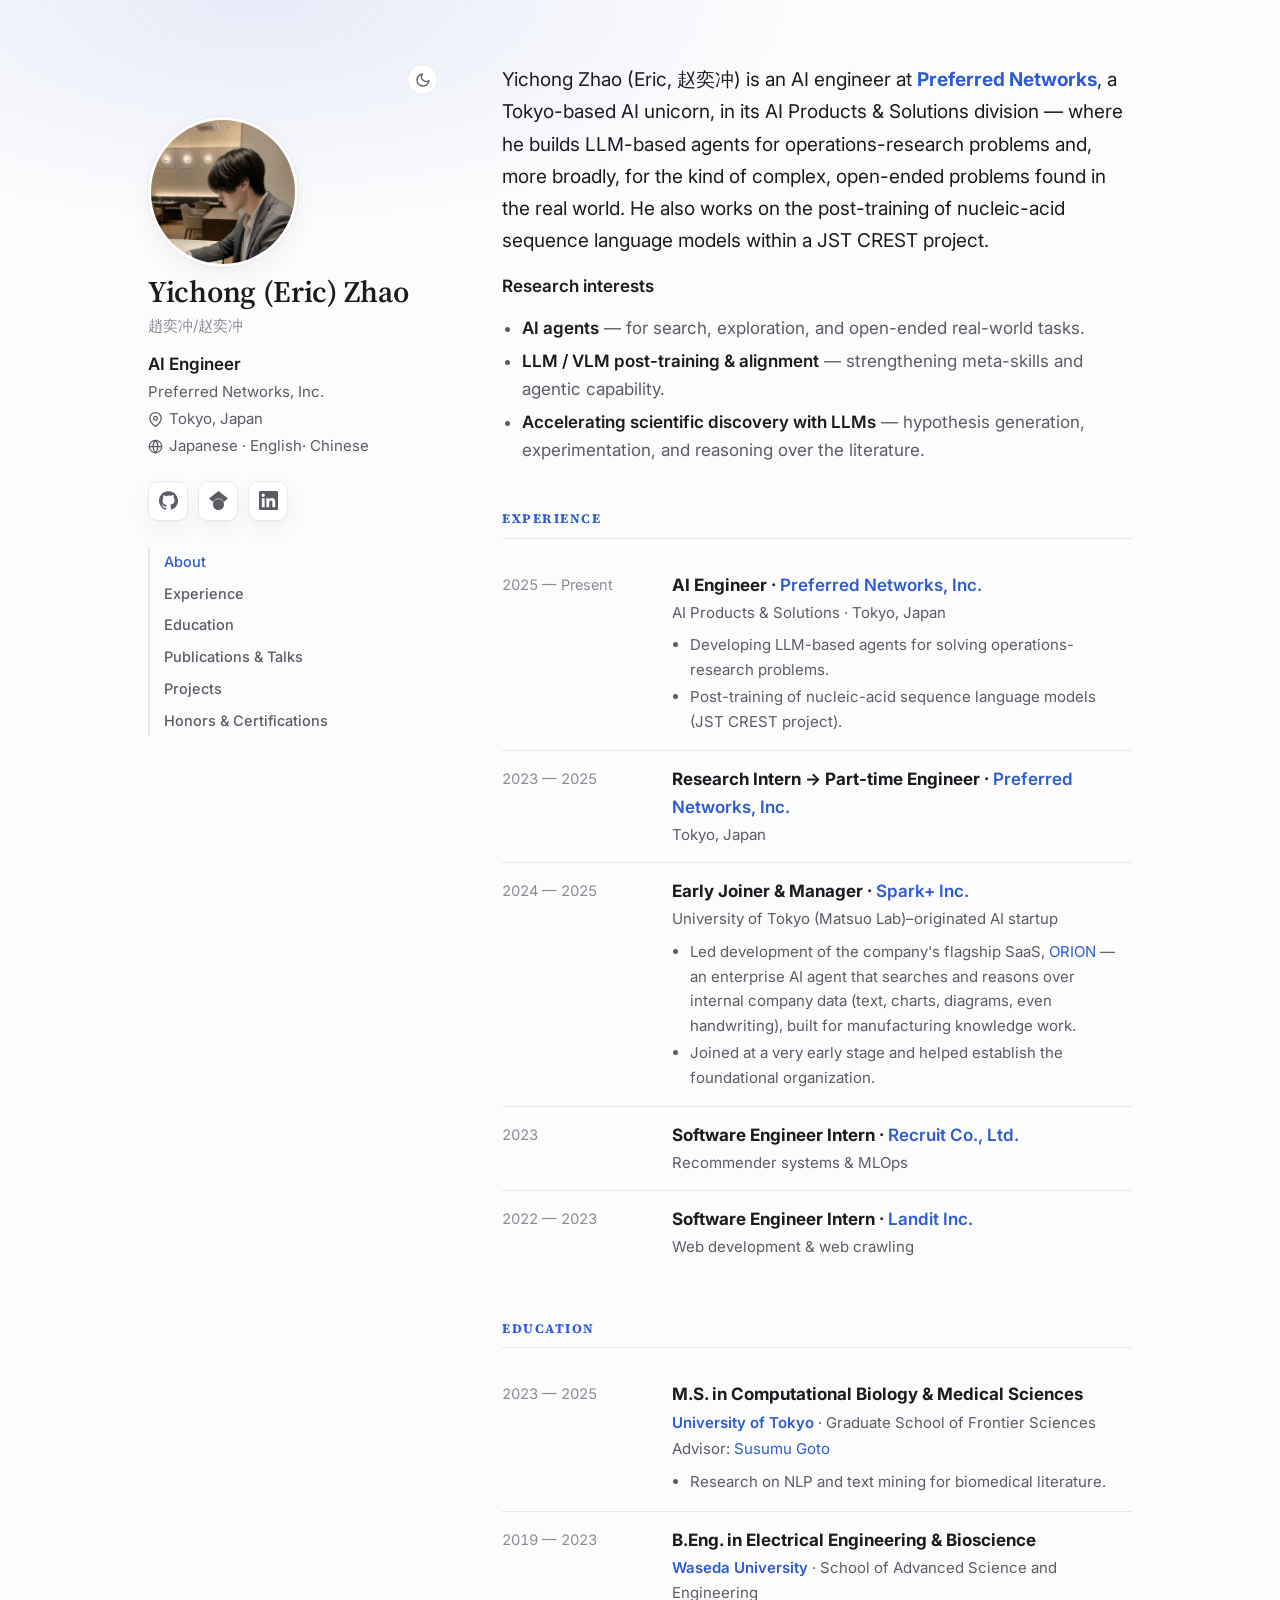
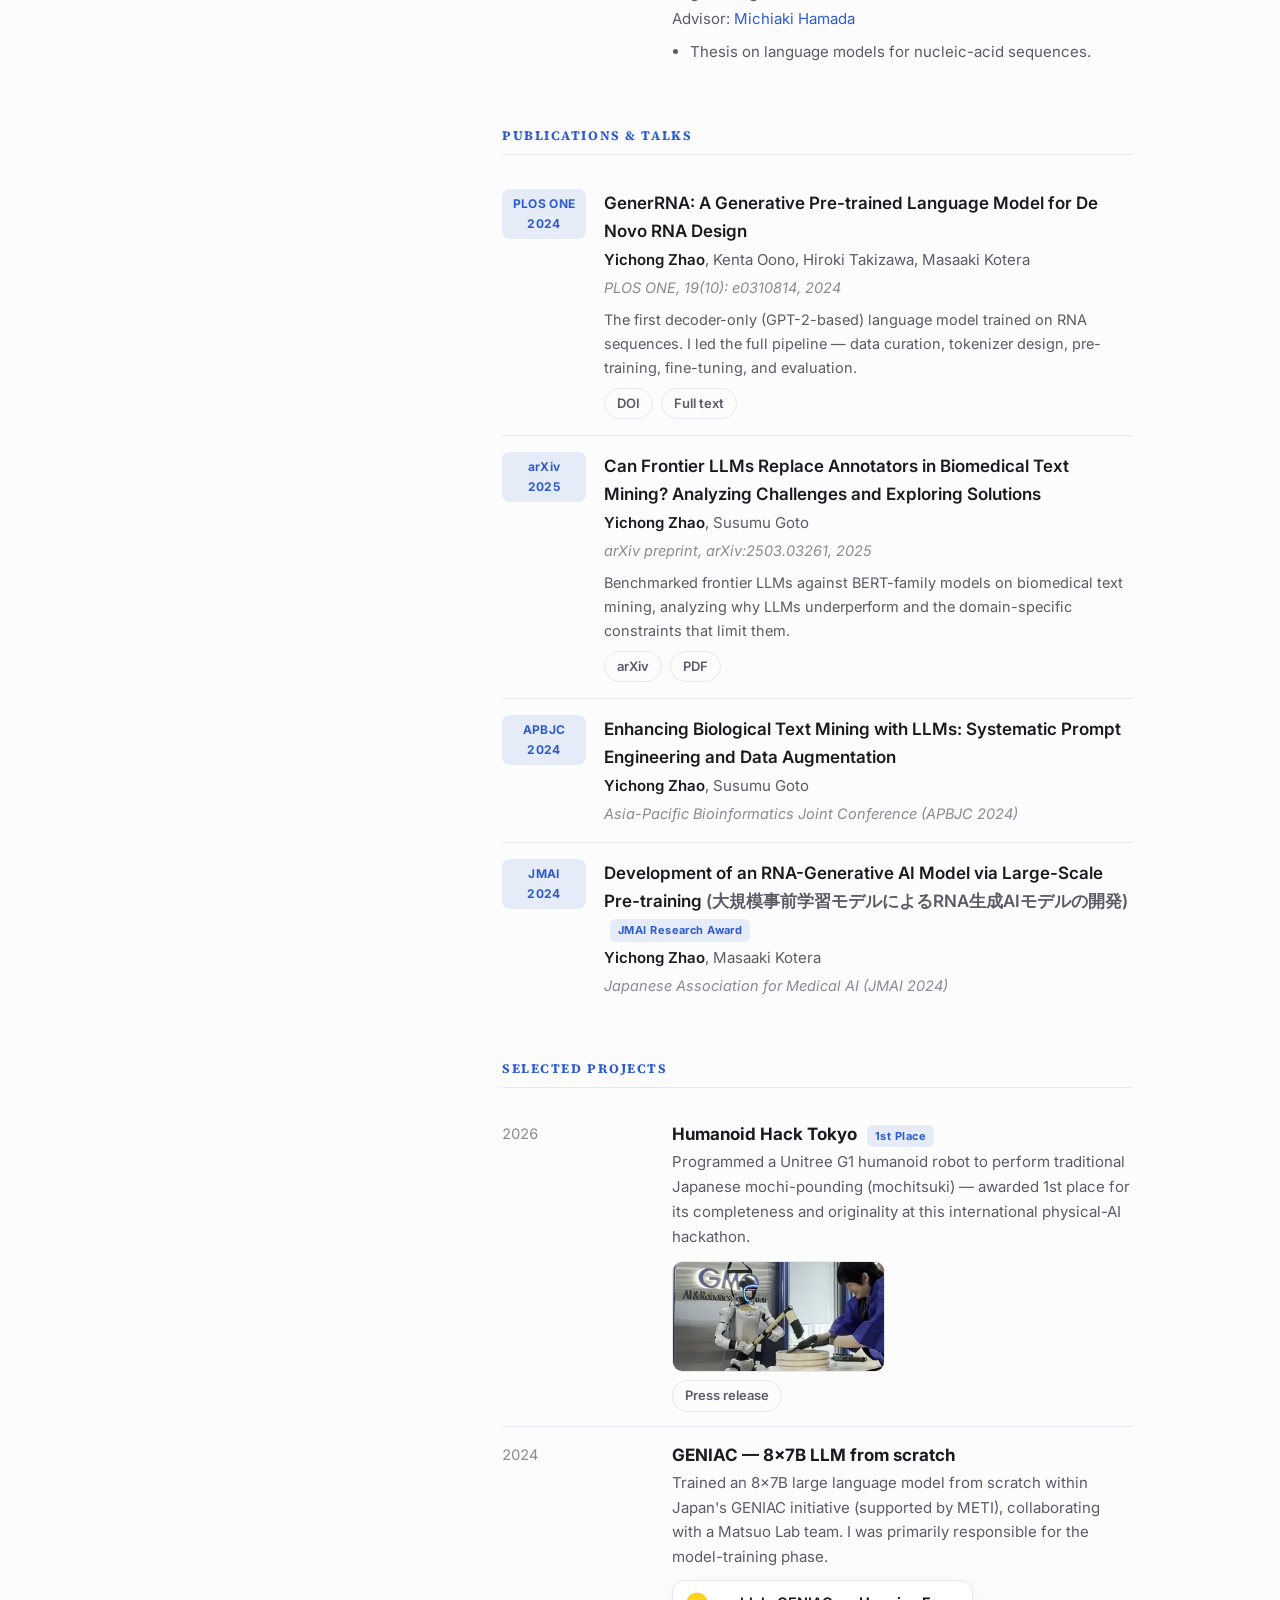
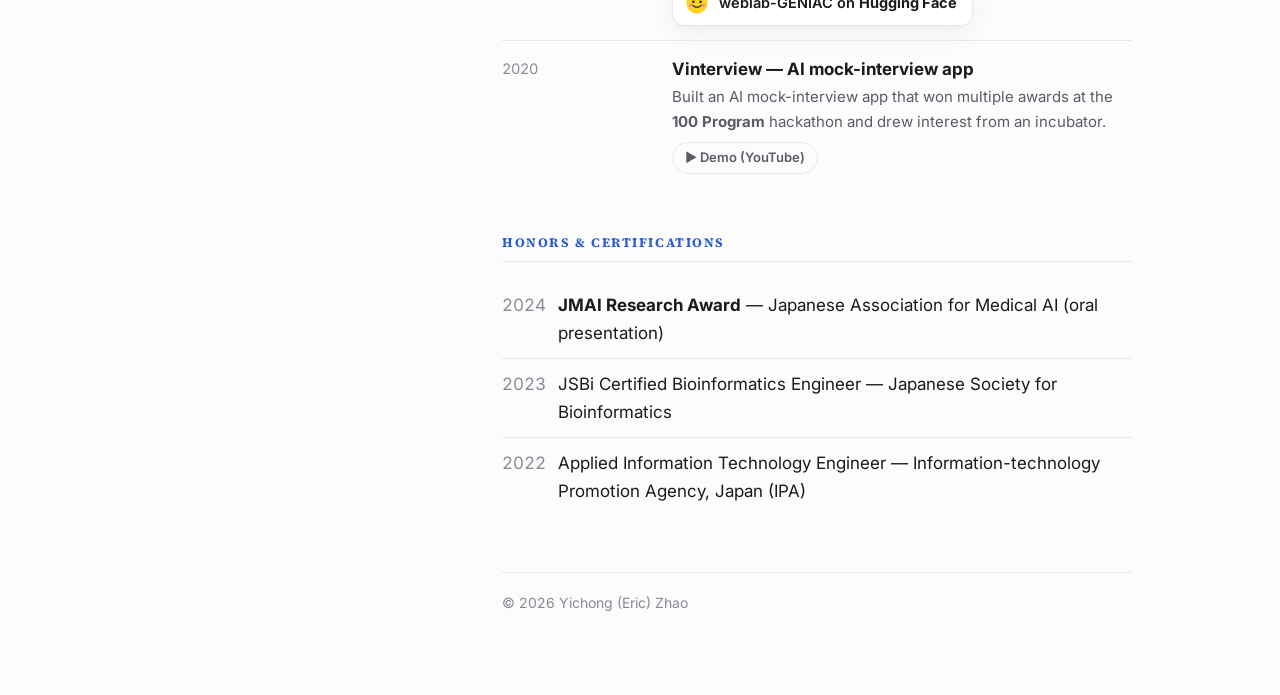
==== commit 5d0976ac: "Remove Japanese page; drop employer from page title" ====
--- a/index.html
+++ b/index.html
@@ -3,7 +3,7 @@
 <head>
   <meta charset="UTF-8" />
   <meta name="viewport" content="width=device-width, initial-scale=1.0" />
-  <title>Yichong (Eric) Zhao — AI Engineer at Preferred Networks</title>
+  <title>Yichong (Eric) Zhao — AI Engineer</title>
   <meta name="description" content="Yichong (Eric) Zhao — AI engineer at Preferred Networks. LLM/VLM post-training and alignment, AI agents, and domain-specific (biomedical) language models." />
   <meta name="author" content="Yichong (Eric) Zhao" />
 
@@ -41,15 +41,11 @@
 
   <!-- SEO / AIO -->
   <link rel="canonical" href="https://ekkkkki.github.io/" />
-  <link rel="alternate" hreflang="en" href="https://ekkkkki.github.io/" />
-  <link rel="alternate" hreflang="ja" href="https://ekkkkki.github.io/index.ja.html" />
-  <link rel="alternate" hreflang="x-default" href="https://ekkkkki.github.io/" />
   <meta name="robots" content="index, follow, max-image-preview:large" />
   <meta name="theme-color" content="#fcfcfd" media="(prefers-color-scheme: light)" />
   <meta name="theme-color" content="#0e0f13" media="(prefers-color-scheme: dark)" />
   <meta property="og:site_name" content="Yichong (Eric) Zhao" />
   <meta property="og:locale" content="en_US" />
-  <meta property="og:locale:alternate" content="ja_JP" />
   <meta property="og:image" content="https://ekkkkki.github.io/assets/profile.jpg" />
   <meta property="og:image:alt" content="Yichong (Eric) Zhao" />
   <meta property="og:image:width" content="600" />
@@ -58,7 +54,7 @@
   <link rel="me" href="https://github.com/ekkkkki" />
   <link rel="me" href="https://www.linkedin.com/in/yichong-zhao-29b1671bb/" />
   <meta name="twitter:card" content="summary" />
-  <meta name="twitter:title" content="Yichong (Eric) Zhao — AI Engineer at Preferred Networks" />
+  <meta name="twitter:title" content="Yichong (Eric) Zhao — AI Engineer" />
   <meta name="twitter:description" content="AI engineer at Preferred Networks. AI agents, LLM/VLM post-training and alignment, and accelerating scientific discovery with LLMs." />
   <meta name="twitter:image" content="https://ekkkkki.github.io/assets/profile.jpg" />
   <script type="application/ld+json">
@@ -86,10 +82,7 @@
       "@id": "https://ekkkkki.github.io/#website",
       "url": "https://ekkkkki.github.io/",
       "name": "Yichong (Eric) Zhao",
-      "inLanguage": [
-        "en",
-        "ja"
-      ],
+      "inLanguage": "en",
       "about": {
         "@id": "https://ekkkkki.github.io/#person"
       }
@@ -255,10 +248,6 @@
     <aside class="sidebar">
       <div class="top-controls">
         <button type="button" class="theme-toggle" aria-label="Toggle dark mode"></button>
-        <div class="lang-switch">
-          <a href="index.html" class="active">EN</a>
-          <a href="index.ja.html">日本語</a>
-        </div>
       </div>
       <div class="sidebar-top">
         <!-- Replace assets/profile.jpg with your own headshot; the monogram shows until then. -->
--- a/assets/style.css
+++ b/assets/style.css
@@ -466,7 +466,7 @@
 .proj-img {
   display: block;
   margin-top: 12px;
-  max-width: 320px;
+  max-width: 213px;
   width: 100%;
   height: auto;
   border-radius: 10px;
